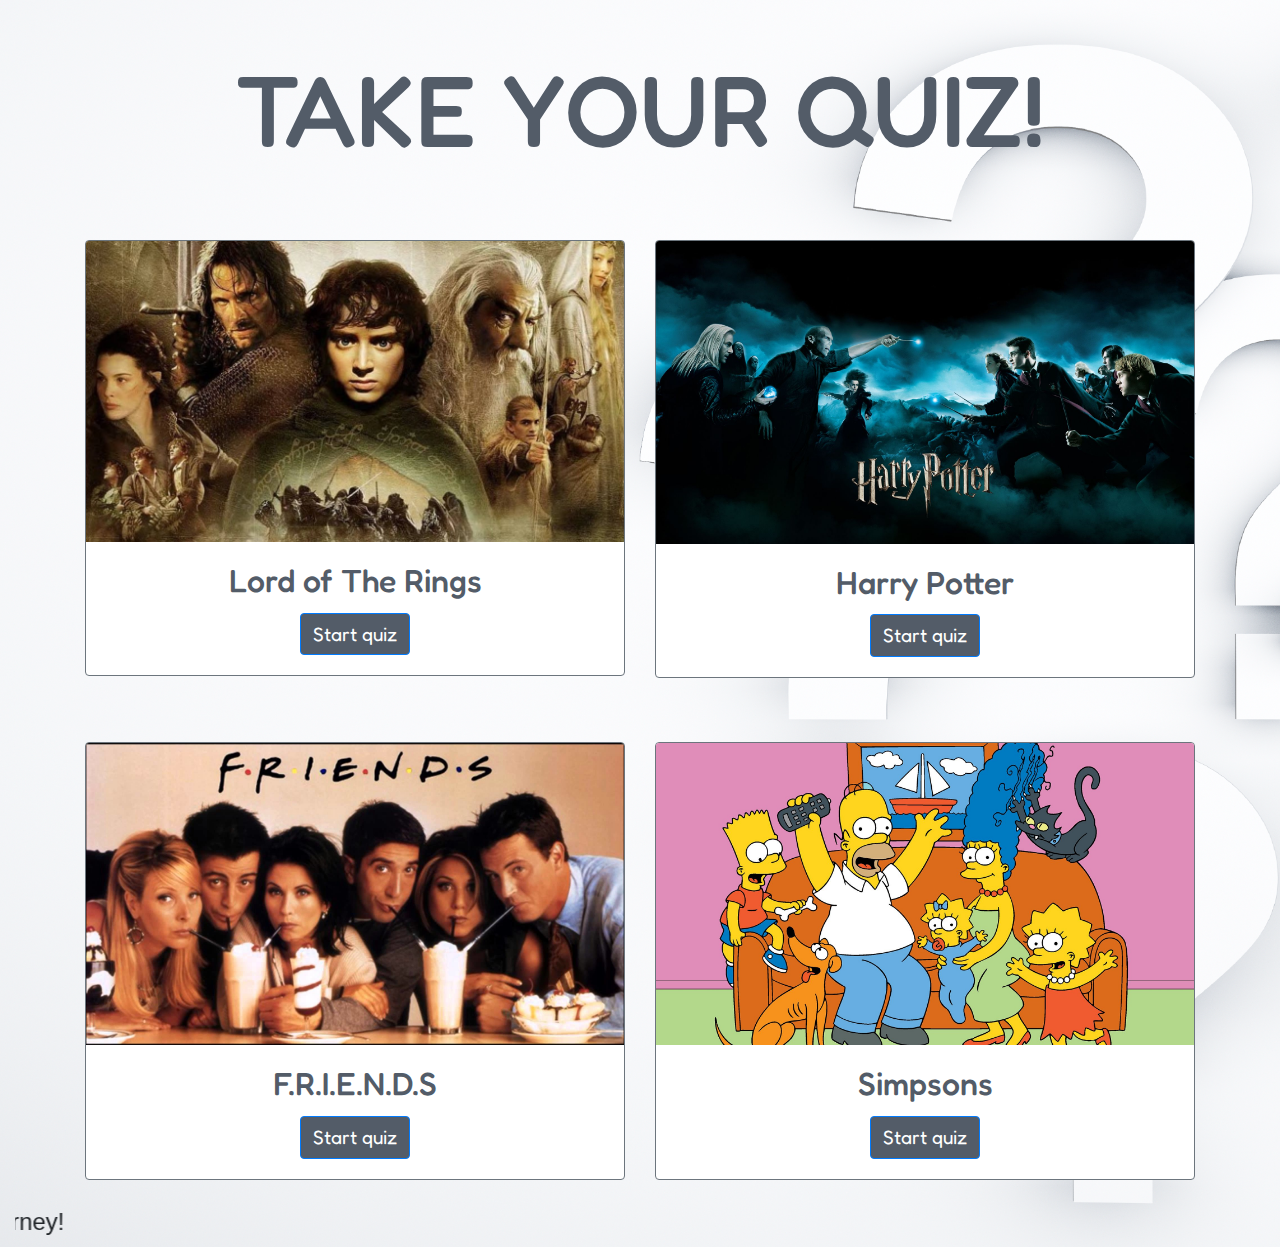
==== index.html @ 7c32e4eb "Quiz" ====
<!DOCTYPE html>
<html lang="en">
<head>
    <meta charset="UTF-8">
    <title>Quiz</title>
    
    <link rel="stylesheet" href="https://stackpath.bootstrapcdn.com/bootstrap/4.4.1/css/bootstrap.min.css" integrity="sha384-Vkoo8x4CGsO3+Hhxv8T/Q5PaXtkKtu6ug5TOeNV6gBiFeWPGFN9MuhOf23Q9Ifjh" crossorigin="anonymous">
    <link rel="stylesheet" href="CSS/style.css">
    <link href="https://fonts.googleapis.com/css?family=Abril+Fatface|Anton|Bellota:400,700,700i|Fredoka+One&display=swap&subset=latin-ext" rel="stylesheet">


</head>
<body class="main-bg">
  <div class="main-bg-filter">
   <header class="container-fluid">

   </header>
  
    <h1>TAKE YOUR QUIZ!</h1>
  
    <main class="container">


    <div class="row row-cols-1 row-cols-md-2">
  <div class="col mb-4">
    <div class="card border border-secondary">
      <img src="/IMG/LordOfTheRings.jpg" class="card-img-top" alt="...">
      <div class="card-body text-center">
        <h5 class="card-title">Lord of The Rings</h5>
<!--        <p class="card-text">This is a longer card with supporting text below as a natural lead-in to additional content. This content is a little bit longer.</p>-->
        <a href="/PAGES/lordoftherings.html" class="btn btn-primary">Start quiz</a>
      </div>
    </div>
  </div>
  <div class="col mb-4">
    <div class="card border border-secondary">
      <img src="/IMG/HarryPotter.jpg" class="card-img-top" alt="...">
      <div class="card-body text-center">
        <h5 class="card-title">Harry Potter</h5>
<!--        <p class="card-text">This is a longer card with supporting text below as a natural lead-in to additional content. This content is a little bit longer.</p>-->
        <a href="/PAGES/harrypotter.html" class="btn btn-primary">Start quiz</a>
      </div>
    </div>
  </div>
  
  <div class="col mb-4">
    <div class="card border border-secondary">
      <img src="/IMG/friends.jpg" class="card-img-top" alt="...">
      <div class="card-body text-center">
        <h5 class="card-title">F.R.I.E.N.D.S</h5>
<!--        <p class="card-text">This is a longer card with supporting text below as a natural lead-in to additional content.</p>-->
        <a href="/PAGES/friends.html" class="btn btn-primary ">Start quiz</a>
      </div>
    </div>
  </div>
  <div class="col mb-4">
    <div class="card border border-secondary">
      <img src="/IMG/simpsons.jpg" class="card-img-top" alt="...">
      <div class="card-body text-center">
        <h5 class="card-title">Simpsons</h5>
<!--        <p class="card-text">This is a longer card with supporting text below as a natural lead-in to additional content. This content is a little bit longer.</p>-->
        <a href="/PAGES/simpsons.html" class="btn btn-primary">Start quiz</a>
      </div>
    </div>
  </div>
</div>
    </main>
    <footer class="container-fluid">
        <marquee behavior="scroll" direction="right">Begin your journey!</marquee>

    </footer>
    
    
    
    
    
    <script src="https://code.jquery.com/jquery-3.4.1.slim.min.js" integrity="sha384-J6qa4849blE2+poT4WnyKhv5vZF5SrPo0iEjwBvKU7imGFAV0wwj1yYfoRSJoZ+n" crossorigin="anonymous"></script>
<script src="https://cdn.jsdelivr.net/npm/popper.js@1.16.0/dist/umd/popper.min.js" integrity="sha384-Q6E9RHvbIyZFJoft+2mJbHaEWldlvI9IOYy5n3zV9zzTtmI3UksdQRVvoxMfooAo" crossorigin="anonymous"></script>
<script src="https://stackpath.bootstrapcdn.com/bootstrap/4.4.1/js/bootstrap.min.js" integrity="sha384-wfSDF2E50Y2D1uUdj0O3uMBJnjuUD4Ih7YwaYd1iqfktj0Uod8GCExl3Og8ifwB6" crossorigin="anonymous"></script>
</body>
</html>
---- CSS/style.css ----
h1 {
    text-align: center;
    font-family: 'Fredoka One', cursive;
    font-size: 100px;
    /*    background-color: #580EBC;*/
    color: #535C68;
    padding-top: 50px;
}

main {
    margin-top: 30px;

}

.card {
    margin-top: 40px;
}


.main-bg{
      background-image: url(/IMG/question-marks-art-backgrounds.jpeg);
    background-size: cover;
}
.main-bg-filter{
 background-color: rgba(255,255,255,0.5);
}

.btn {
    background-color: #535C68;
    font-family: 'Fredoka One', cursive;
    font-size: 1.2em;
}

h5 {
    font-family: 'Fredoka One', cursive;
    color: #535C68;
    font-size: 2em;
}

.btn:hover {
    background-color: #95afc0;
    border: #95afc0;
}

marquee {
    font-size: 1.5em;
    font-weight: 500;
}
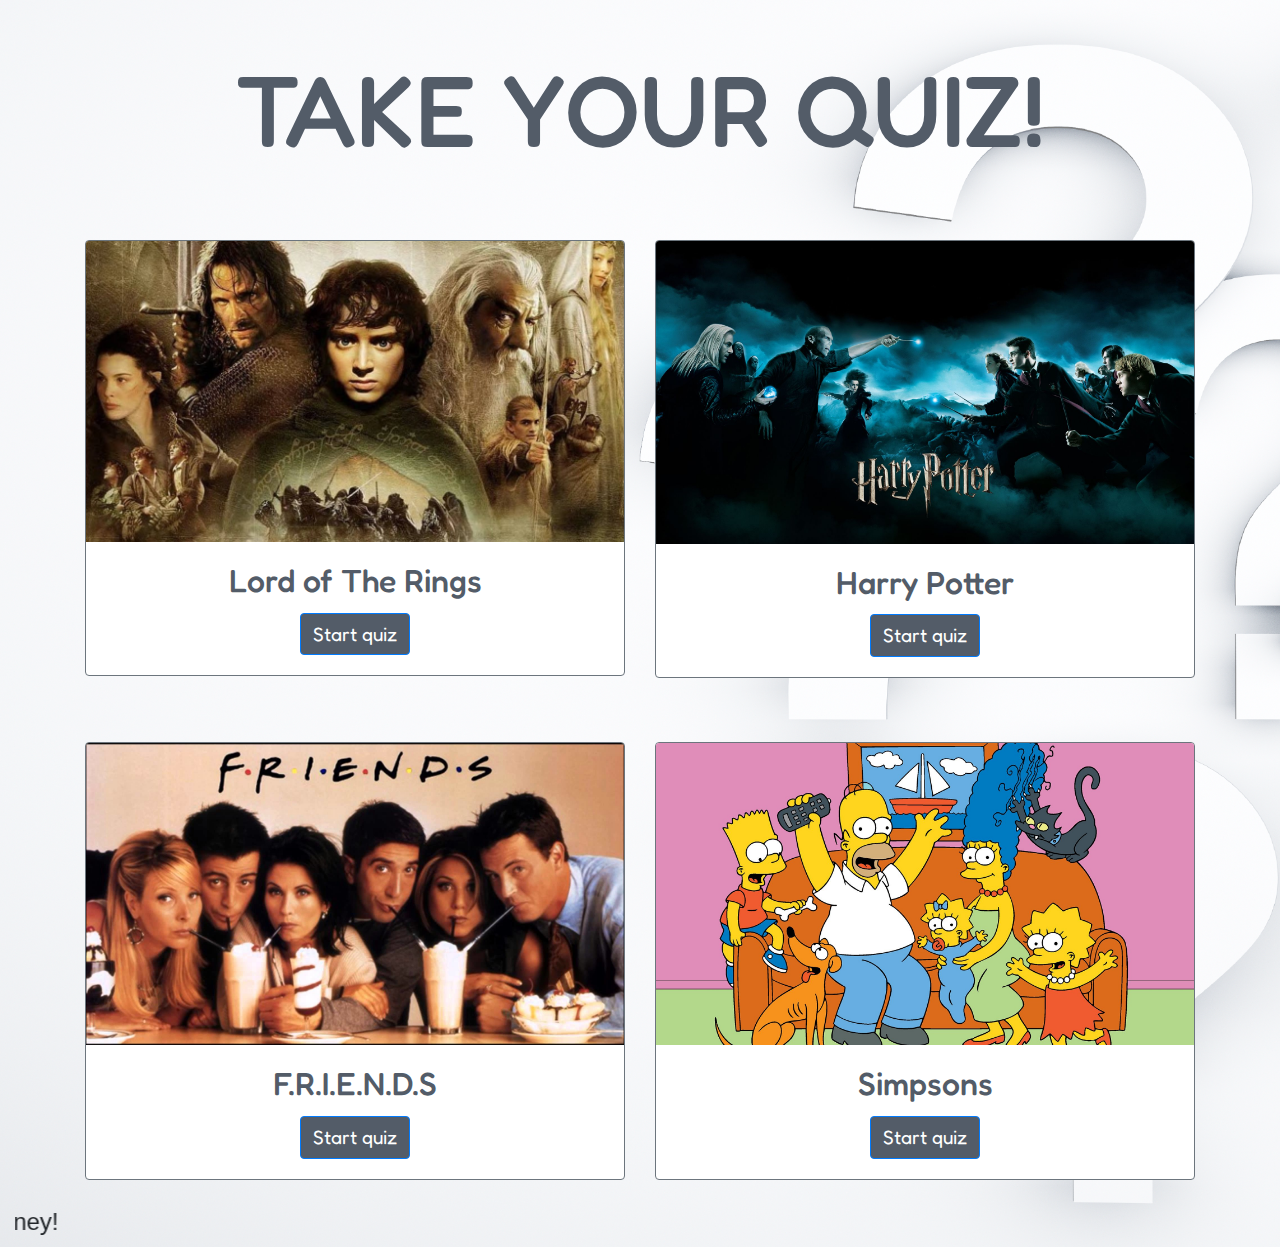
==== commit 73f42424: "Add files via upload" ====
--- a/index.html
+++ b/index.html
@@ -1,81 +1,81 @@
-<!DOCTYPE html>
-<html lang="en">
-<head>
-    <meta charset="UTF-8">
-    <title>Quiz</title>
-    
-    <link rel="stylesheet" href="https://stackpath.bootstrapcdn.com/bootstrap/4.4.1/css/bootstrap.min.css" integrity="sha384-Vkoo8x4CGsO3+Hhxv8T/Q5PaXtkKtu6ug5TOeNV6gBiFeWPGFN9MuhOf23Q9Ifjh" crossorigin="anonymous">
-    <link rel="stylesheet" href="CSS/style.css">
-    <link href="https://fonts.googleapis.com/css?family=Abril+Fatface|Anton|Bellota:400,700,700i|Fredoka+One&display=swap&subset=latin-ext" rel="stylesheet">
-
-
-</head>
-<body class="main-bg">
-  <div class="main-bg-filter">
-   <header class="container-fluid">
-
-   </header>
-  
-    <h1>TAKE YOUR QUIZ!</h1>
-  
-    <main class="container">
-
-
-    <div class="row row-cols-1 row-cols-md-2">
-  <div class="col mb-4">
-    <div class="card border border-secondary">
-      <img src="/IMG/LordOfTheRings.jpg" class="card-img-top" alt="...">
-      <div class="card-body text-center">
-        <h5 class="card-title">Lord of The Rings</h5>
-<!--        <p class="card-text">This is a longer card with supporting text below as a natural lead-in to additional content. This content is a little bit longer.</p>-->
-        <a href="/PAGES/lordoftherings.html" class="btn btn-primary">Start quiz</a>
-      </div>
-    </div>
-  </div>
-  <div class="col mb-4">
-    <div class="card border border-secondary">
-      <img src="/IMG/HarryPotter.jpg" class="card-img-top" alt="...">
-      <div class="card-body text-center">
-        <h5 class="card-title">Harry Potter</h5>
-<!--        <p class="card-text">This is a longer card with supporting text below as a natural lead-in to additional content. This content is a little bit longer.</p>-->
-        <a href="/PAGES/harrypotter.html" class="btn btn-primary">Start quiz</a>
-      </div>
-    </div>
-  </div>
-  
-  <div class="col mb-4">
-    <div class="card border border-secondary">
-      <img src="/IMG/friends.jpg" class="card-img-top" alt="...">
-      <div class="card-body text-center">
-        <h5 class="card-title">F.R.I.E.N.D.S</h5>
-<!--        <p class="card-text">This is a longer card with supporting text below as a natural lead-in to additional content.</p>-->
-        <a href="/PAGES/friends.html" class="btn btn-primary ">Start quiz</a>
-      </div>
-    </div>
-  </div>
-  <div class="col mb-4">
-    <div class="card border border-secondary">
-      <img src="/IMG/simpsons.jpg" class="card-img-top" alt="...">
-      <div class="card-body text-center">
-        <h5 class="card-title">Simpsons</h5>
-<!--        <p class="card-text">This is a longer card with supporting text below as a natural lead-in to additional content. This content is a little bit longer.</p>-->
-        <a href="/PAGES/simpsons.html" class="btn btn-primary">Start quiz</a>
-      </div>
-    </div>
-  </div>
-</div>
-    </main>
-    <footer class="container-fluid">
-        <marquee behavior="scroll" direction="right">Begin your journey!</marquee>
-
-    </footer>
-    
-    
-    
-    
-    
-    <script src="https://code.jquery.com/jquery-3.4.1.slim.min.js" integrity="sha384-J6qa4849blE2+poT4WnyKhv5vZF5SrPo0iEjwBvKU7imGFAV0wwj1yYfoRSJoZ+n" crossorigin="anonymous"></script>
-<script src="https://cdn.jsdelivr.net/npm/popper.js@1.16.0/dist/umd/popper.min.js" integrity="sha384-Q6E9RHvbIyZFJoft+2mJbHaEWldlvI9IOYy5n3zV9zzTtmI3UksdQRVvoxMfooAo" crossorigin="anonymous"></script>
-<script src="https://stackpath.bootstrapcdn.com/bootstrap/4.4.1/js/bootstrap.min.js" integrity="sha384-wfSDF2E50Y2D1uUdj0O3uMBJnjuUD4Ih7YwaYd1iqfktj0Uod8GCExl3Og8ifwB6" crossorigin="anonymous"></script>
-</body>
+<!DOCTYPE html>
+<html lang="en">
+<head>
+    <meta charset="UTF-8">
+    <title>Quiz</title>
+    
+    <link rel="stylesheet" href="https://stackpath.bootstrapcdn.com/bootstrap/4.4.1/css/bootstrap.min.css" integrity="sha384-Vkoo8x4CGsO3+Hhxv8T/Q5PaXtkKtu6ug5TOeNV6gBiFeWPGFN9MuhOf23Q9Ifjh" crossorigin="anonymous">
+    <link rel="stylesheet" href="CSS/style.css">
+    <link href="https://fonts.googleapis.com/css?family=Abril+Fatface|Anton|Bellota:400,700,700i|Fredoka+One&display=swap&subset=latin-ext" rel="stylesheet">
+
+
+</head>
+<body class="main-bg">
+  <div class="main-bg-filter">
+   <header class="container-fluid">
+
+   </header>
+  
+    <h1>TAKE YOUR QUIZ!</h1>
+  
+    <main class="container">
+
+
+    <div class="row row-cols-1 row-cols-md-2">
+  <div class="col mb-4">
+    <div class="card border border-secondary">
+      <img src="IMG/LordOfTheRings.jpg" class="card-img-top" alt="...">
+      <div class="card-body text-center">
+        <h5 class="card-title">Lord of The Rings</h5>
+<!--        <p class="card-text">This is a longer card with supporting text below as a natural lead-in to additional content. This content is a little bit longer.</p>-->
+        <a href="PAGES/lordoftherings.html" class="btn btn-primary">Start quiz</a>
+      </div>
+    </div>
+  </div>
+  <div class="col mb-4">
+    <div class="card border border-secondary">
+      <img src="IMG/HarryPotter.jpg" class="card-img-top" alt="...">
+      <div class="card-body text-center">
+        <h5 class="card-title">Harry Potter</h5>
+<!--        <p class="card-text">This is a longer card with supporting text below as a natural lead-in to additional content. This content is a little bit longer.</p>-->
+        <a href="PAGES/harrypotter.html" class="btn btn-primary">Start quiz</a>
+      </div>
+    </div>
+  </div>
+  
+  <div class="col mb-4">
+    <div class="card border border-secondary">
+      <img src="IMG/friends.jpg" class="card-img-top" alt="...">
+      <div class="card-body text-center">
+        <h5 class="card-title">F.R.I.E.N.D.S</h5>
+<!--        <p class="card-text">This is a longer card with supporting text below as a natural lead-in to additional content.</p>-->
+        <a href="PAGES/friends.html" class="btn btn-primary ">Start quiz</a>
+      </div>
+    </div>
+  </div>
+  <div class="col mb-4">
+    <div class="card border border-secondary">
+      <img src="IMG/simpsons.jpg" class="card-img-top" alt="...">
+      <div class="card-body text-center">
+        <h5 class="card-title">Simpsons</h5>
+<!--        <p class="card-text">This is a longer card with supporting text below as a natural lead-in to additional content. This content is a little bit longer.</p>-->
+        <a href="PAGES/simpsons.html" class="btn btn-primary">Start quiz</a>
+      </div>
+    </div>
+  </div>
+</div>
+    </main>
+    <footer class="container-fluid">
+        <marquee behavior="scroll" direction="right">Begin your journey!</marquee>
+
+    </footer>
+    
+    
+    
+    
+    
+    <script src="https://code.jquery.com/jquery-3.4.1.slim.min.js" integrity="sha384-J6qa4849blE2+poT4WnyKhv5vZF5SrPo0iEjwBvKU7imGFAV0wwj1yYfoRSJoZ+n" crossorigin="anonymous"></script>
+<script src="https://cdn.jsdelivr.net/npm/popper.js@1.16.0/dist/umd/popper.min.js" integrity="sha384-Q6E9RHvbIyZFJoft+2mJbHaEWldlvI9IOYy5n3zV9zzTtmI3UksdQRVvoxMfooAo" crossorigin="anonymous"></script>
+<script src="https://stackpath.bootstrapcdn.com/bootstrap/4.4.1/js/bootstrap.min.js" integrity="sha384-wfSDF2E50Y2D1uUdj0O3uMBJnjuUD4Ih7YwaYd1iqfktj0Uod8GCExl3Og8ifwB6" crossorigin="anonymous"></script>
+</body>
 </html>--- a/CSS/style.css
+++ b/CSS/style.css
@@ -1,49 +1,49 @@
-
-h1 {
-    text-align: center;
-    font-family: 'Fredoka One', cursive;
-    font-size: 100px;
-    /*    background-color: #580EBC;*/
-    color: #535C68;
-    padding-top: 50px;
-}
-
-main {
-    margin-top: 30px;
-
-}
-
-.card {
-    margin-top: 40px;
-}
-
-
-.main-bg{
-      background-image: url(/IMG/question-marks-art-backgrounds.jpeg);
-    background-size: cover;
-}
-.main-bg-filter{
- background-color: rgba(255,255,255,0.5);
-}
-
-.btn {
-    background-color: #535C68;
-    font-family: 'Fredoka One', cursive;
-    font-size: 1.2em;
-}
-
-h5 {
-    font-family: 'Fredoka One', cursive;
-    color: #535C68;
-    font-size: 2em;
-}
-
-.btn:hover {
-    background-color: #95afc0;
-    border: #95afc0;
-}
-
-marquee {
-    font-size: 1.5em;
-    font-weight: 500;
+
+h1 {
+    text-align: center;
+    font-family: 'Fredoka One', cursive;
+    font-size: 100px;
+    /*    background-color: #580EBC;*/
+    color: #535C68;
+    padding-top: 50px;
+}
+
+main {
+    margin-top: 30px;
+
+}
+
+.card {
+    margin-top: 40px;
+}
+
+
+.main-bg{
+      background-image: url(/IMG/question-marks-art-backgrounds.jpeg);
+    background-size: cover;
+}
+.main-bg-filter{
+ background-color: rgba(255,255,255,0.5);
+}
+
+.btn {
+    background-color: #535C68;
+    font-family: 'Fredoka One', cursive;
+    font-size: 1.2em;
+}
+
+h5 {
+    font-family: 'Fredoka One', cursive;
+    color: #535C68;
+    font-size: 2em;
+}
+
+.btn:hover {
+    background-color: #95afc0;
+    border: #95afc0;
+}
+
+marquee {
+    font-size: 1.5em;
+    font-weight: 500;
 }